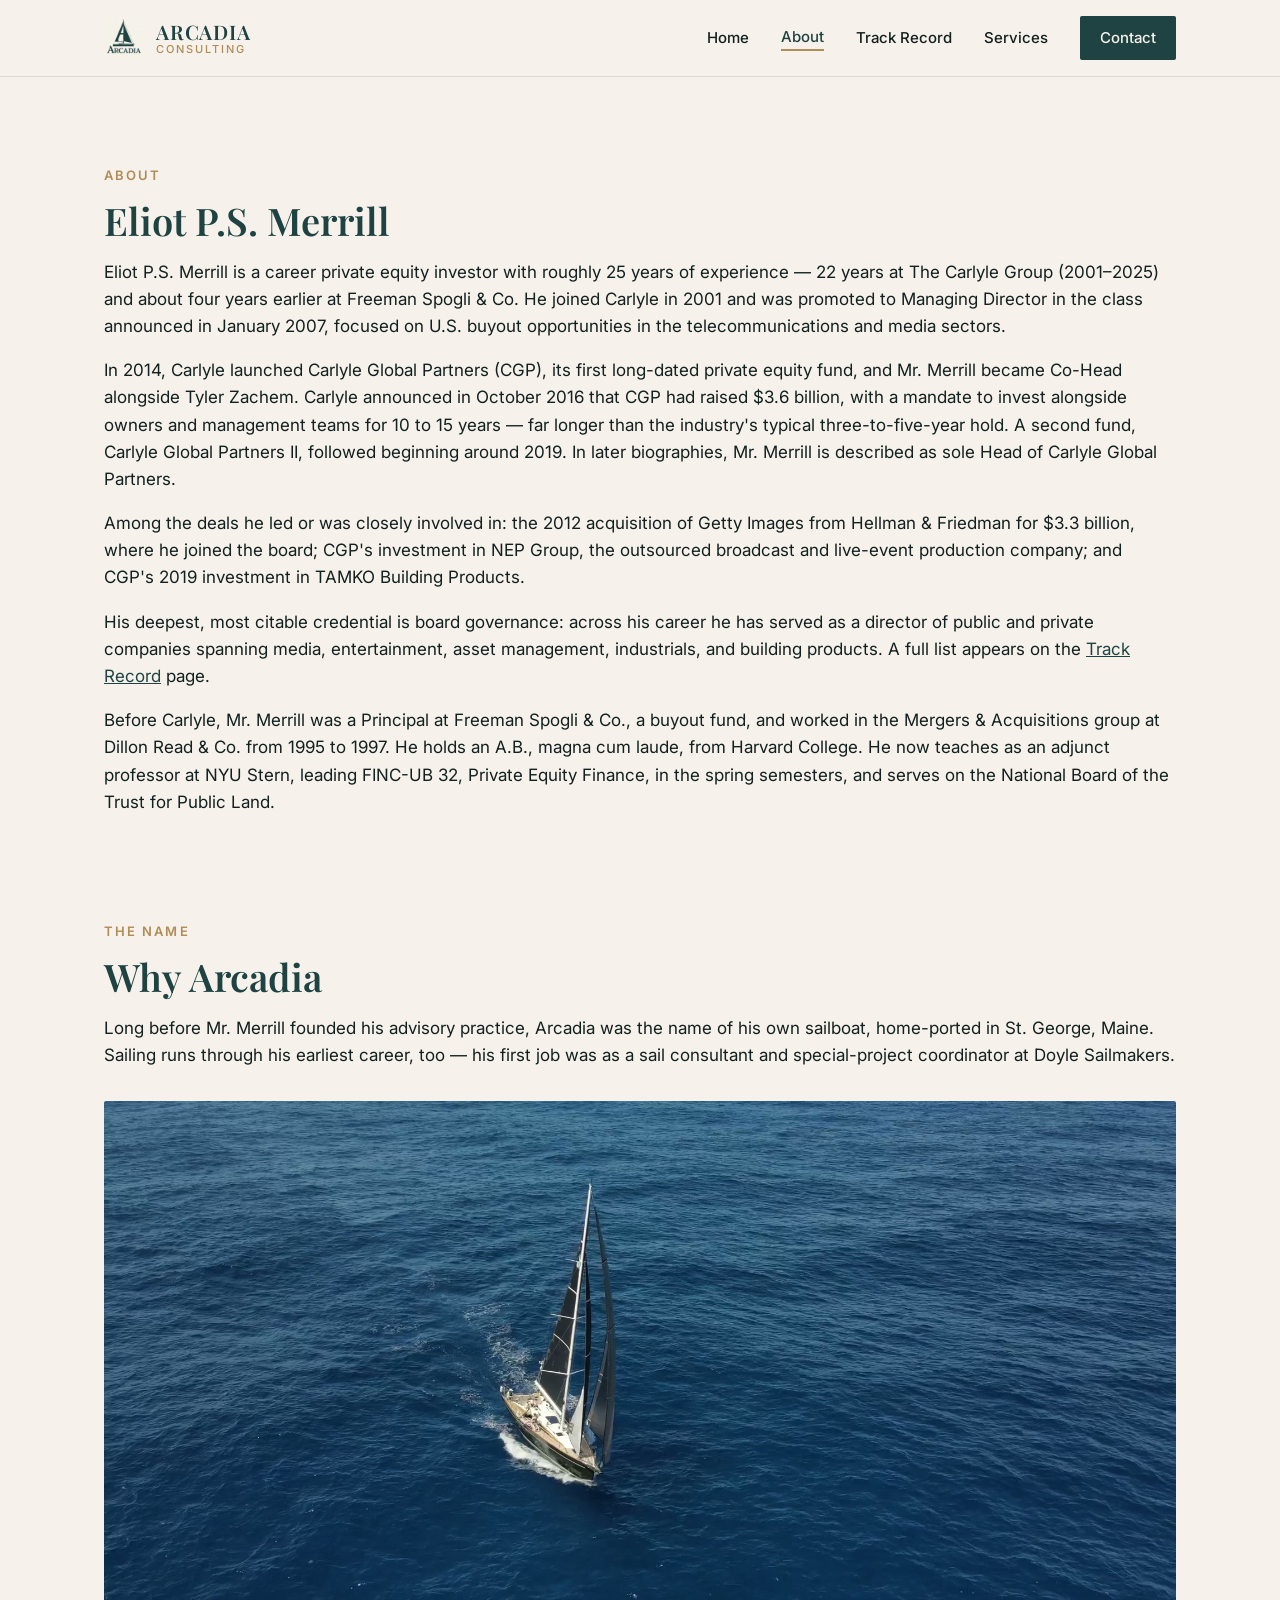
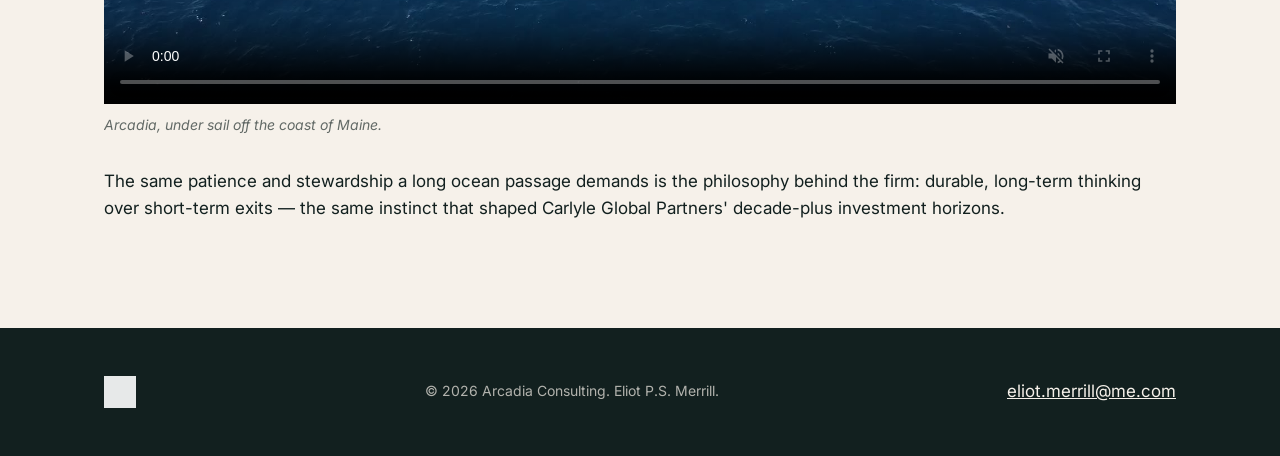
==== about.html @ d96523b1 "Add About page with Eliot Merrill's career narrative" ====
<!DOCTYPE html>
<html lang="en">
<head>
<meta charset="UTF-8">
<meta name="viewport" content="width=device-width, initial-scale=1.0">
<title>About Eliot P.S. Merrill — Arcadia Consulting</title>
<meta name="description" content="Eliot P.S. Merrill spent 22 years at The Carlyle Group, co-founding and leading Carlyle Global Partners, before founding Arcadia Consulting in 2024.">
<link rel="icon" href="assets/img/favicon.png">
<link rel="apple-touch-icon" href="assets/img/apple-touch-icon.png">
<link rel="preconnect" href="https://fonts.googleapis.com">
<link rel="preconnect" href="https://fonts.gstatic.com" crossorigin>
<link href="https://fonts.googleapis.com/css2?family=Playfair+Display:wght@500;600;700&family=Inter:wght@400;500;600&display=swap" rel="stylesheet">
<link rel="stylesheet" href="css/style.css">
</head>
<body>

<header class="site-header">
  <div class="container header-inner">
    <a href="index.html" class="brand">
      <img src="assets/img/logo.png" alt="Arcadia Consulting" class="brand-logo">
      <span class="brand-name">ARCADIA<span class="brand-sub">CONSULTING</span></span>
    </a>
    <button class="nav-toggle" id="navToggle" aria-label="Toggle navigation" aria-expanded="false" aria-controls="siteNav">
      <span></span><span></span><span></span>
    </button>
    <nav class="site-nav" id="siteNav">
      <a href="index.html">Home</a>
      <a href="about.html" aria-current="page">About</a>
      <a href="track-record.html">Track Record</a>
      <a href="services.html">Services</a>
      <a href="contact.html" class="nav-cta">Contact</a>
    </nav>
  </div>
</header>

<main>
  <section class="section">
    <div class="container">
      <span class="section-kicker">About</span>
      <h1 class="section-title">Eliot P.S. Merrill</h1>
      <p>Eliot P.S. Merrill is a career private equity investor with roughly 25 years of experience — 22 years at The Carlyle Group (2001–2025) and about four years earlier at Freeman Spogli &amp; Co. He joined Carlyle in 2001 and was promoted to Managing Director in the class announced in January 2007, focused on U.S. buyout opportunities in the telecommunications and media sectors.</p>
      <p>In 2014, Carlyle launched Carlyle Global Partners (CGP), its first long-dated private equity fund, and Mr. Merrill became Co-Head alongside Tyler Zachem. Carlyle announced in October 2016 that CGP had raised $3.6 billion, with a mandate to invest alongside owners and management teams for 10 to 15 years — far longer than the industry's typical three-to-five-year hold. A second fund, Carlyle Global Partners II, followed beginning around 2019. In later biographies, Mr. Merrill is described as sole Head of Carlyle Global Partners.</p>
      <p>Among the deals he led or was closely involved in: the 2012 acquisition of Getty Images from Hellman &amp; Friedman for $3.3 billion, where he joined the board; CGP's investment in NEP Group, the outsourced broadcast and live-event production company; and CGP's 2019 investment in TAMKO Building Products.</p>
      <p>His deepest, most citable credential is board governance: across his career he has served as a director of public and private companies spanning media, entertainment, asset management, industrials, and building products. A full list appears on the <a href="track-record.html">Track Record</a> page.</p>
      <p>Before Carlyle, Mr. Merrill was a Principal at Freeman Spogli &amp; Co., a buyout fund, and worked in the Mergers &amp; Acquisitions group at Dillon Read &amp; Co. from 1995 to 1997. He holds an A.B., magna cum laude, from Harvard College. He now teaches as an adjunct professor at NYU Stern, leading FINC-UB 32, Private Equity Finance, in the spring semesters, and serves on the National Board of the Trust for Public Land.</p>
    </div>
  </section>

  <section class="section" style="padding-top:0;">
    <div class="container">
      <span class="section-kicker">The Name</span>
      <h2 class="section-title">Why Arcadia</h2>
      <p>Long before Mr. Merrill founded his advisory practice, Arcadia was the name of his own sailboat, home-ported in St. George, Maine. Sailing runs through his earliest career, too — his first job was as a sail consultant and special-project coordinator at Doyle Sailmakers.</p>
      <figure class="about-media">
        <video controls muted playsinline poster="assets/img/hero-poster.jpg">
          <source src="assets/video/about-transom.mp4" type="video/mp4">
        </video>
        <figcaption>Arcadia, under sail off the coast of Maine.</figcaption>
      </figure>
      <p>The same patience and stewardship a long ocean passage demands is the philosophy behind the firm: durable, long-term thinking over short-term exits — the same instinct that shaped Carlyle Global Partners' decade-plus investment horizons.</p>
    </div>
  </section>
</main>

<footer class="site-footer">
  <div class="container footer-inner">
    <img src="assets/img/logo.png" alt="Arcadia Consulting" class="footer-logo">
    <p>&copy; 2026 Arcadia Consulting. Eliot P.S. Merrill.</p>
    <a href="mailto:eliot.merrill@me.com" class="footer-email">eliot.merrill@me.com</a>
  </div>
</footer>

<script src="js/main.js"></script>
</body>
</html>
---- css/style.css ----
/* ---- Design tokens ---- */
:root {
  --color-green: #1E4342;
  --color-ink: #12201F;
  --color-ivory: #F6F1EA;
  --color-brass: #B08D57;
  --font-display: 'Playfair Display', Georgia, serif;
  --font-body: 'Inter', -apple-system, BlinkMacSystemFont, sans-serif;
  --max-width: 1120px;
}

/* ---- Reset ---- */
*, *::before, *::after { box-sizing: border-box; }
html, body { margin: 0; padding: 0; }
body {
  background: var(--color-ivory);
  color: var(--color-ink);
  font-family: var(--font-body);
  font-size: 17px;
  line-height: 1.6;
  -webkit-font-smoothing: antialiased;
}
h1, h2, h3, h4 {
  font-family: var(--font-display);
  font-weight: 600;
  line-height: 1.2;
  color: var(--color-green);
  margin: 0 0 0.6em;
}
p { margin: 0 0 1em; }
a { color: var(--color-green); }
img { max-width: 100%; display: block; }
.sr-only {
  position: absolute; width: 1px; height: 1px;
  overflow: hidden; clip: rect(0,0,0,0); white-space: nowrap;
}

.container {
  max-width: var(--max-width);
  margin: 0 auto;
  padding: 0 24px;
}

/* ---- Buttons ---- */
.btn {
  display: inline-block;
  padding: 14px 32px;
  border-radius: 2px;
  font-family: var(--font-body);
  font-weight: 600;
  font-size: 15px;
  letter-spacing: 0.03em;
  text-decoration: none;
  text-transform: uppercase;
  transition: background-color 0.2s ease, color 0.2s ease;
}
.btn-primary {
  background: var(--color-brass);
  color: var(--color-ink);
}
.btn-primary:hover { background: #9c7a49; }

/* ---- Header / nav ---- */
.site-header {
  background: var(--color-ivory);
  border-bottom: 1px solid rgba(30,67,66,0.12);
  position: relative;
  z-index: 10;
}
.header-inner {
  display: flex;
  align-items: center;
  justify-content: space-between;
  padding-top: 16px;
  padding-bottom: 16px;
}
.brand {
  display: flex;
  align-items: center;
  gap: 12px;
  text-decoration: none;
}
.brand-logo { width: 40px; height: 40px; }
.brand-name {
  font-family: var(--font-display);
  font-weight: 600;
  font-size: 20px;
  letter-spacing: 0.04em;
  color: var(--color-green);
  line-height: 1.1;
}
.brand-sub {
  display: block;
  font-family: var(--font-body);
  font-weight: 500;
  font-size: 11px;
  letter-spacing: 0.18em;
  color: var(--color-brass);
}
.nav-toggle {
  display: none;
  flex-direction: column;
  justify-content: space-between;
  width: 26px;
  height: 18px;
  background: none;
  border: none;
  cursor: pointer;
  padding: 0;
}
.nav-toggle span {
  display: block;
  height: 2px;
  width: 100%;
  background: var(--color-green);
}
.site-nav {
  display: flex;
  align-items: center;
  gap: 32px;
}
.site-nav a {
  text-decoration: none;
  color: var(--color-ink);
  font-weight: 500;
  font-size: 15px;
}
.site-nav a[aria-current="page"] { color: var(--color-green); border-bottom: 2px solid var(--color-brass); }
.site-nav a.nav-cta {
  background: var(--color-green);
  color: var(--color-ivory);
  padding: 10px 20px;
  border-radius: 2px;
}

/* ---- Hero ---- */
.hero {
  position: relative;
  height: 92vh;
  min-height: 520px;
  display: flex;
  align-items: flex-end;
  overflow: hidden;
  background: var(--color-ink);
}
.hero-media {
  position: absolute;
  inset: 0;
}
.hero-video {
  width: 100%;
  height: 100%;
  object-fit: cover;
}
.hero-overlay {
  position: absolute;
  inset: 0;
  background: linear-gradient(180deg, rgba(18,32,31,0.15) 0%, rgba(18,32,31,0.85) 100%);
}
.hero-content {
  position: relative;
  z-index: 2;
  color: var(--color-ivory);
  padding-bottom: 96px;
}
.hero-content h1 {
  color: var(--color-ivory);
  font-size: clamp(32px, 5vw, 56px);
  max-width: 760px;
}
.hero-content p {
  max-width: 560px;
  font-size: 18px;
  color: rgba(246,241,234,0.88);
}

/* ---- Sections ---- */
.section { padding: 88px 0; }
.section-title {
  font-size: clamp(26px, 3.4vw, 38px);
  margin-bottom: 0.4em;
}
.section-kicker {
  text-transform: uppercase;
  letter-spacing: 0.16em;
  font-size: 13px;
  font-weight: 600;
  color: var(--color-brass);
  margin-bottom: 12px;
  display: block;
}

/* ---- Pillars (Home) ---- */
.pillars {
  display: grid;
  grid-template-columns: repeat(3, 1fr);
  gap: 40px;
}
.pillar h3 { font-size: 22px; }
.pillar-rule {
  width: 40px;
  height: 3px;
  background: var(--color-brass);
  margin-bottom: 20px;
  border: none;
}

/* ---- Services grid ---- */
.services-grid {
  display: grid;
  grid-template-columns: repeat(2, 1fr);
  gap: 32px;
}
.service-card {
  background: #fff;
  border: 1px solid rgba(30,67,66,0.12);
  padding: 36px;
}
.service-card h3 { font-size: 22px; }

/* ---- Track record table ---- */
.table-wrap { overflow-x: auto; }
.track-table {
  width: 100%;
  border-collapse: collapse;
  font-size: 15px;
}
.track-table th, .track-table td {
  text-align: left;
  padding: 14px 16px;
  border-bottom: 1px solid rgba(30,67,66,0.15);
  vertical-align: top;
}
.track-table th {
  font-family: var(--font-display);
  color: var(--color-green);
  font-weight: 600;
}

/* ---- About page media ---- */
.about-media {
  border-radius: 2px;
  overflow: hidden;
  margin: 32px 0;
}
.about-media video { width: 100%; height: auto; display: block; }
.about-media figcaption {
  font-size: 14px;
  color: rgba(18,32,31,0.65);
  margin-top: 10px;
  font-style: italic;
}

/* ---- Footer ---- */
.site-footer {
  background: var(--color-ink);
  color: var(--color-ivory);
  padding: 48px 0;
}
.footer-inner {
  display: flex;
  align-items: center;
  gap: 20px;
  flex-wrap: wrap;
  justify-content: space-between;
}
.footer-logo { width: 32px; height: 32px; filter: brightness(0) invert(1); opacity: 0.9; }
.footer-email {
  color: var(--color-ivory);
  text-decoration: underline;
}
.site-footer p { margin: 0; font-size: 14px; color: rgba(246,241,234,0.7); }

/* ---- Responsive ---- */
@media (max-width: 900px) {
  .pillars { grid-template-columns: 1fr; }
  .services-grid { grid-template-columns: 1fr; }
}

@media (max-width: 768px) {
  .nav-toggle { display: flex; }
  .site-nav {
    display: none;
    position: absolute;
    top: 100%;
    left: 0;
    right: 0;
    background: var(--color-ivory);
    flex-direction: column;
    align-items: flex-start;
    gap: 0;
    border-bottom: 1px solid rgba(30,67,66,0.12);
  }
  .site-nav.is-open { display: flex; }
  .site-nav a {
    width: 100%;
    padding: 16px 24px;
    border-top: 1px solid rgba(30,67,66,0.08);
  }
  .site-nav a.nav-cta { border-radius: 0; }
  .hero-content { padding-bottom: 56px; }
}

/* ---- Reduced motion ---- */
@media (prefers-reduced-motion: reduce) {
  .hero-video { display: none; }
}
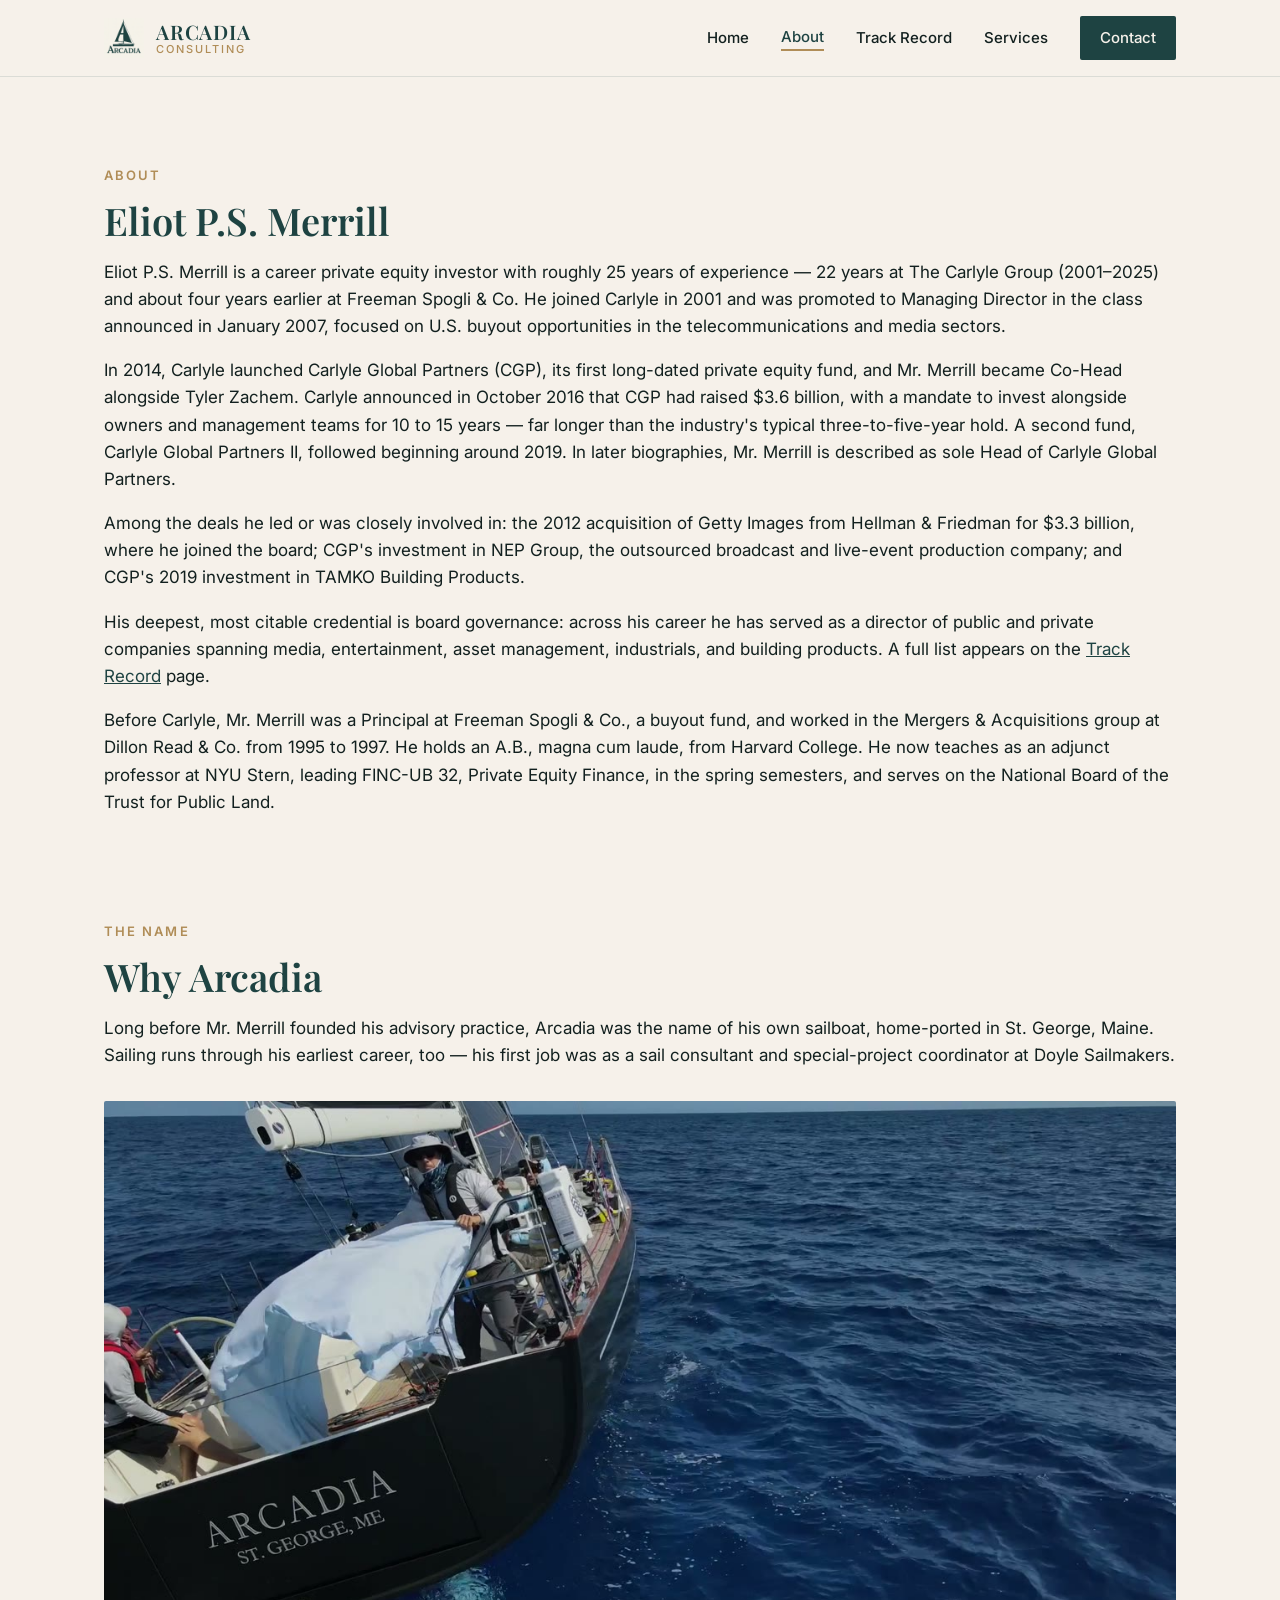
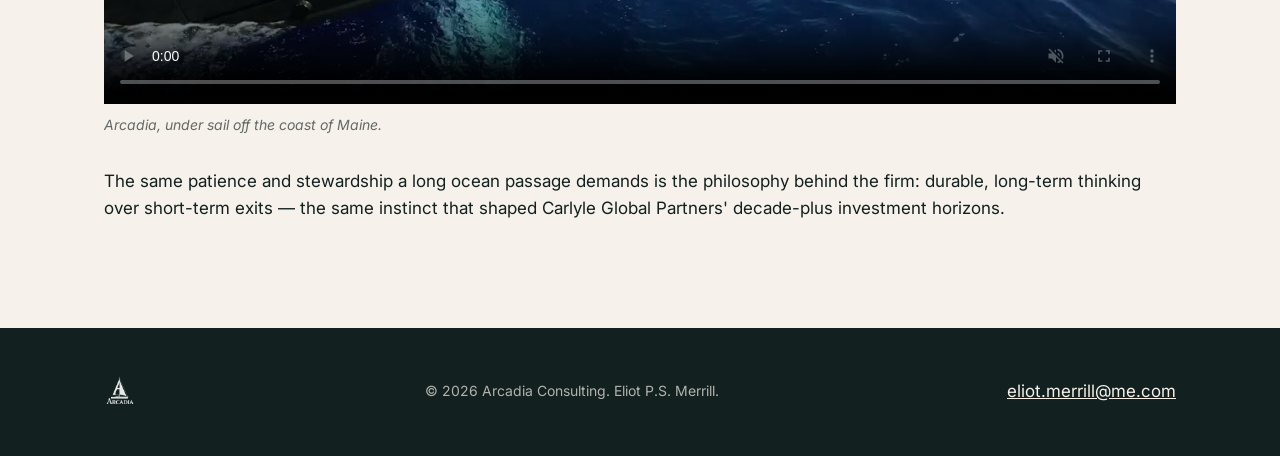
==== commit 99f3905f: "Fix footer logo transparency, dedicated About video poster, and active Contact button styling" ====
--- a/about.html
+++ b/about.html
@@ -52,7 +52,7 @@
       <h2 class="section-title">Why Arcadia</h2>
       <p>Long before Mr. Merrill founded his advisory practice, Arcadia was the name of his own sailboat, home-ported in St. George, Maine. Sailing runs through his earliest career, too — his first job was as a sail consultant and special-project coordinator at Doyle Sailmakers.</p>
       <figure class="about-media">
-        <video controls muted playsinline poster="assets/img/hero-poster.jpg">
+        <video controls muted playsinline poster="assets/img/about-poster.jpg">
           <source src="assets/video/about-transom.mp4" type="video/mp4">
         </video>
         <figcaption>Arcadia, under sail off the coast of Maine.</figcaption>
@@ -64,7 +64,7 @@
 
 <footer class="site-footer">
   <div class="container footer-inner">
-    <img src="assets/img/logo.png" alt="Arcadia Consulting" class="footer-logo">
+    <img src="assets/img/logo-transparent.png" alt="Arcadia Consulting" class="footer-logo">
     <p>&copy; 2026 Arcadia Consulting. Eliot P.S. Merrill.</p>
     <a href="mailto:eliot.merrill@me.com" class="footer-email">eliot.merrill@me.com</a>
   </div>
--- a/css/style.css
+++ b/css/style.css
@@ -131,6 +131,10 @@
   color: var(--color-ivory);
   padding: 10px 20px;
   border-radius: 2px;
+}
+.site-nav a.nav-cta[aria-current="page"] {
+  border-bottom: none;
+  box-shadow: inset 0 -2px 0 var(--color-brass);
 }
 
 /* ---- Hero ---- */
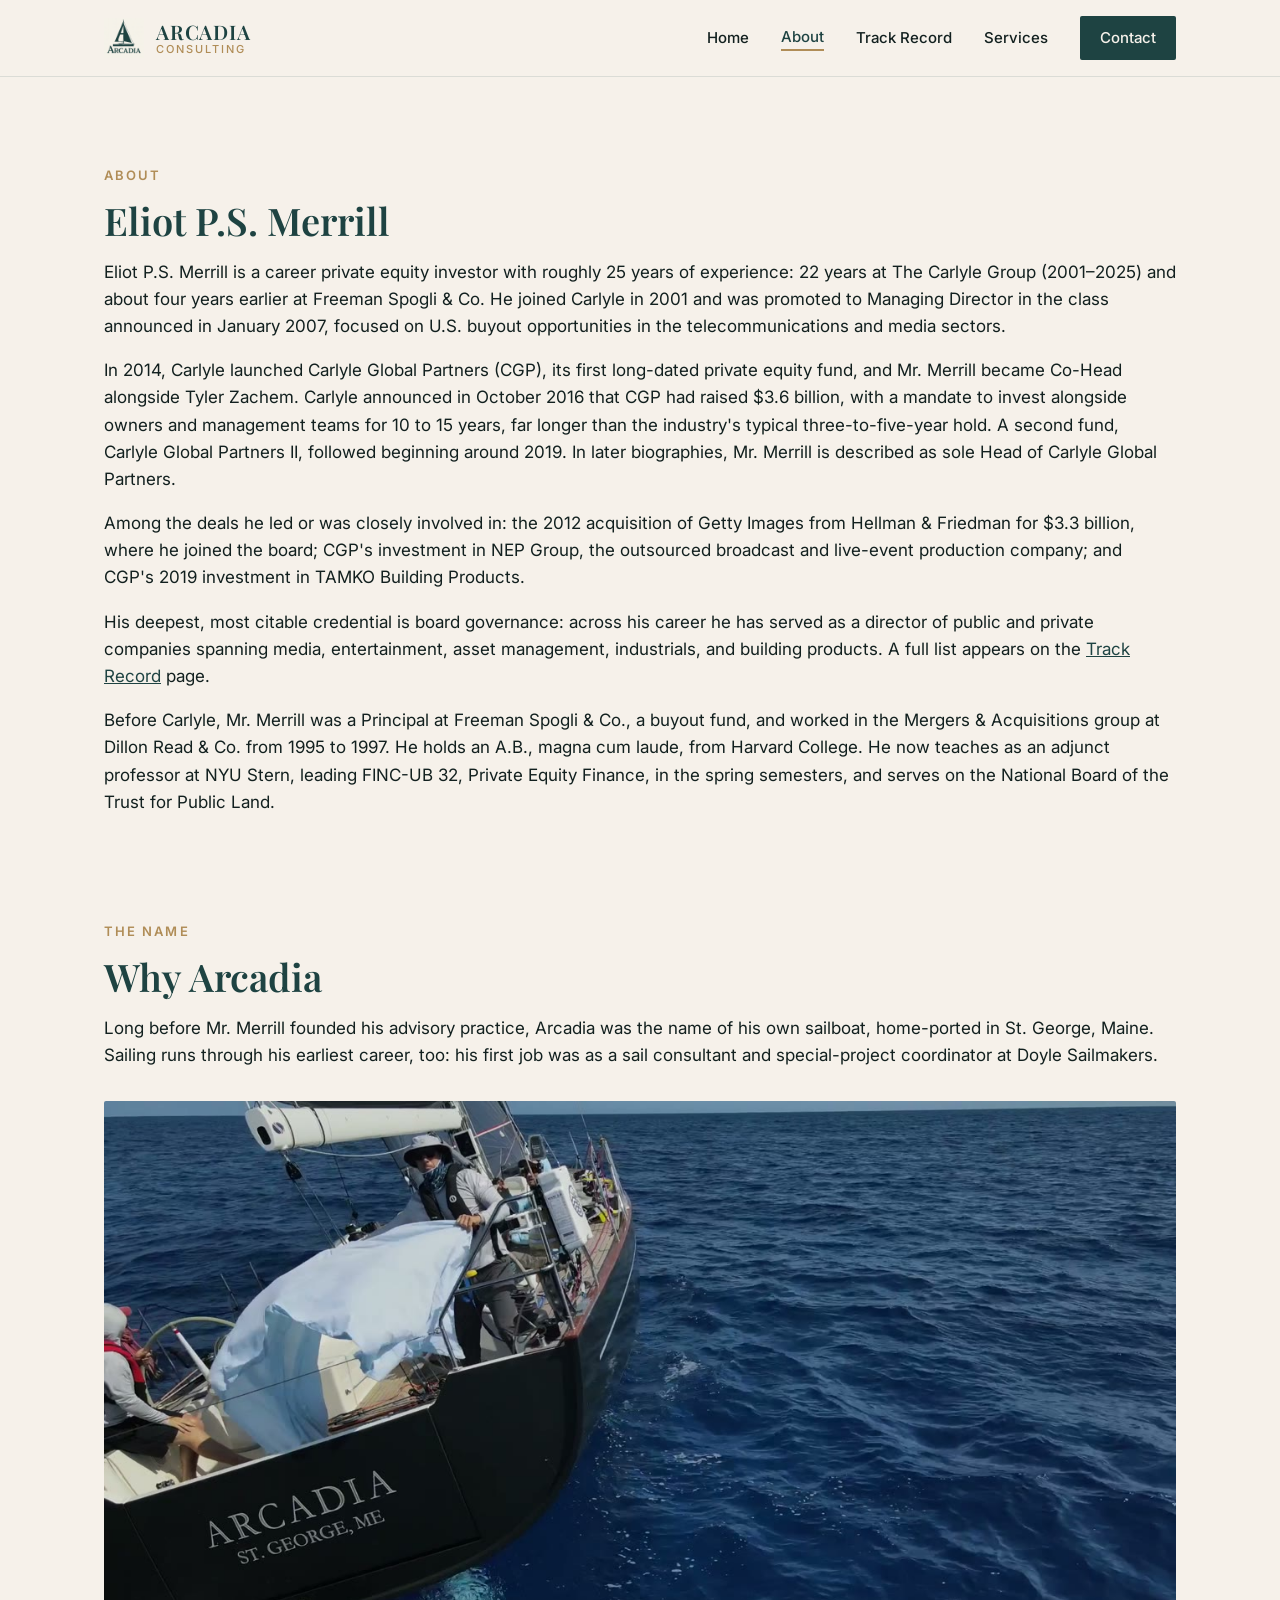
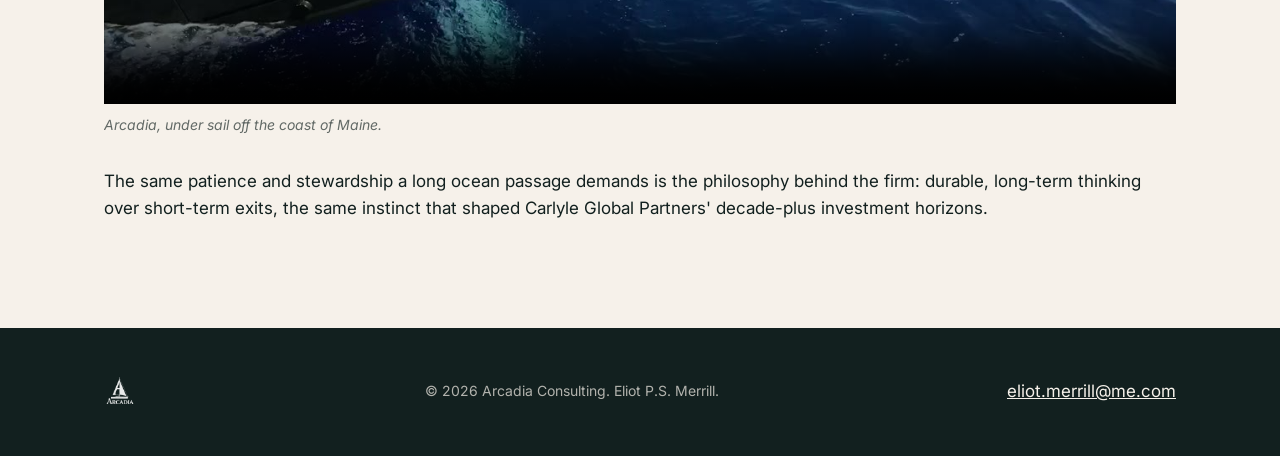
==== commit c4b84839: "Replace M&A with Board Advisory Services and remove all em dashes from copy" ====
--- a/about.html
+++ b/about.html
@@ -3,7 +3,7 @@
 <head>
 <meta charset="UTF-8">
 <meta name="viewport" content="width=device-width, initial-scale=1.0">
-<title>About Eliot P.S. Merrill — Arcadia Consulting</title>
+<title>About Eliot P.S. Merrill | Arcadia Consulting</title>
 <meta name="description" content="Eliot P.S. Merrill spent 22 years at The Carlyle Group, co-founding and leading Carlyle Global Partners, before founding Arcadia Consulting in 2024.">
 <link rel="icon" href="assets/img/favicon.png">
 <link rel="apple-touch-icon" href="assets/img/apple-touch-icon.png">
@@ -38,8 +38,8 @@
     <div class="container">
       <span class="section-kicker">About</span>
       <h1 class="section-title">Eliot P.S. Merrill</h1>
-      <p>Eliot P.S. Merrill is a career private equity investor with roughly 25 years of experience — 22 years at The Carlyle Group (2001–2025) and about four years earlier at Freeman Spogli &amp; Co. He joined Carlyle in 2001 and was promoted to Managing Director in the class announced in January 2007, focused on U.S. buyout opportunities in the telecommunications and media sectors.</p>
-      <p>In 2014, Carlyle launched Carlyle Global Partners (CGP), its first long-dated private equity fund, and Mr. Merrill became Co-Head alongside Tyler Zachem. Carlyle announced in October 2016 that CGP had raised $3.6 billion, with a mandate to invest alongside owners and management teams for 10 to 15 years — far longer than the industry's typical three-to-five-year hold. A second fund, Carlyle Global Partners II, followed beginning around 2019. In later biographies, Mr. Merrill is described as sole Head of Carlyle Global Partners.</p>
+      <p>Eliot P.S. Merrill is a career private equity investor with roughly 25 years of experience: 22 years at The Carlyle Group (2001–2025) and about four years earlier at Freeman Spogli &amp; Co. He joined Carlyle in 2001 and was promoted to Managing Director in the class announced in January 2007, focused on U.S. buyout opportunities in the telecommunications and media sectors.</p>
+      <p>In 2014, Carlyle launched Carlyle Global Partners (CGP), its first long-dated private equity fund, and Mr. Merrill became Co-Head alongside Tyler Zachem. Carlyle announced in October 2016 that CGP had raised $3.6 billion, with a mandate to invest alongside owners and management teams for 10 to 15 years, far longer than the industry's typical three-to-five-year hold. A second fund, Carlyle Global Partners II, followed beginning around 2019. In later biographies, Mr. Merrill is described as sole Head of Carlyle Global Partners.</p>
       <p>Among the deals he led or was closely involved in: the 2012 acquisition of Getty Images from Hellman &amp; Friedman for $3.3 billion, where he joined the board; CGP's investment in NEP Group, the outsourced broadcast and live-event production company; and CGP's 2019 investment in TAMKO Building Products.</p>
       <p>His deepest, most citable credential is board governance: across his career he has served as a director of public and private companies spanning media, entertainment, asset management, industrials, and building products. A full list appears on the <a href="track-record.html">Track Record</a> page.</p>
       <p>Before Carlyle, Mr. Merrill was a Principal at Freeman Spogli &amp; Co., a buyout fund, and worked in the Mergers &amp; Acquisitions group at Dillon Read &amp; Co. from 1995 to 1997. He holds an A.B., magna cum laude, from Harvard College. He now teaches as an adjunct professor at NYU Stern, leading FINC-UB 32, Private Equity Finance, in the spring semesters, and serves on the National Board of the Trust for Public Land.</p>
@@ -50,14 +50,14 @@
     <div class="container">
       <span class="section-kicker">The Name</span>
       <h2 class="section-title">Why Arcadia</h2>
-      <p>Long before Mr. Merrill founded his advisory practice, Arcadia was the name of his own sailboat, home-ported in St. George, Maine. Sailing runs through his earliest career, too — his first job was as a sail consultant and special-project coordinator at Doyle Sailmakers.</p>
+      <p>Long before Mr. Merrill founded his advisory practice, Arcadia was the name of his own sailboat, home-ported in St. George, Maine. Sailing runs through his earliest career, too: his first job was as a sail consultant and special-project coordinator at Doyle Sailmakers.</p>
       <figure class="about-media">
         <video controls muted playsinline poster="assets/img/about-poster.jpg">
           <source src="assets/video/about-transom.mp4" type="video/mp4">
         </video>
         <figcaption>Arcadia, under sail off the coast of Maine.</figcaption>
       </figure>
-      <p>The same patience and stewardship a long ocean passage demands is the philosophy behind the firm: durable, long-term thinking over short-term exits — the same instinct that shaped Carlyle Global Partners' decade-plus investment horizons.</p>
+      <p>The same patience and stewardship a long ocean passage demands is the philosophy behind the firm: durable, long-term thinking over short-term exits, the same instinct that shaped Carlyle Global Partners' decade-plus investment horizons.</p>
     </div>
   </section>
 </main>
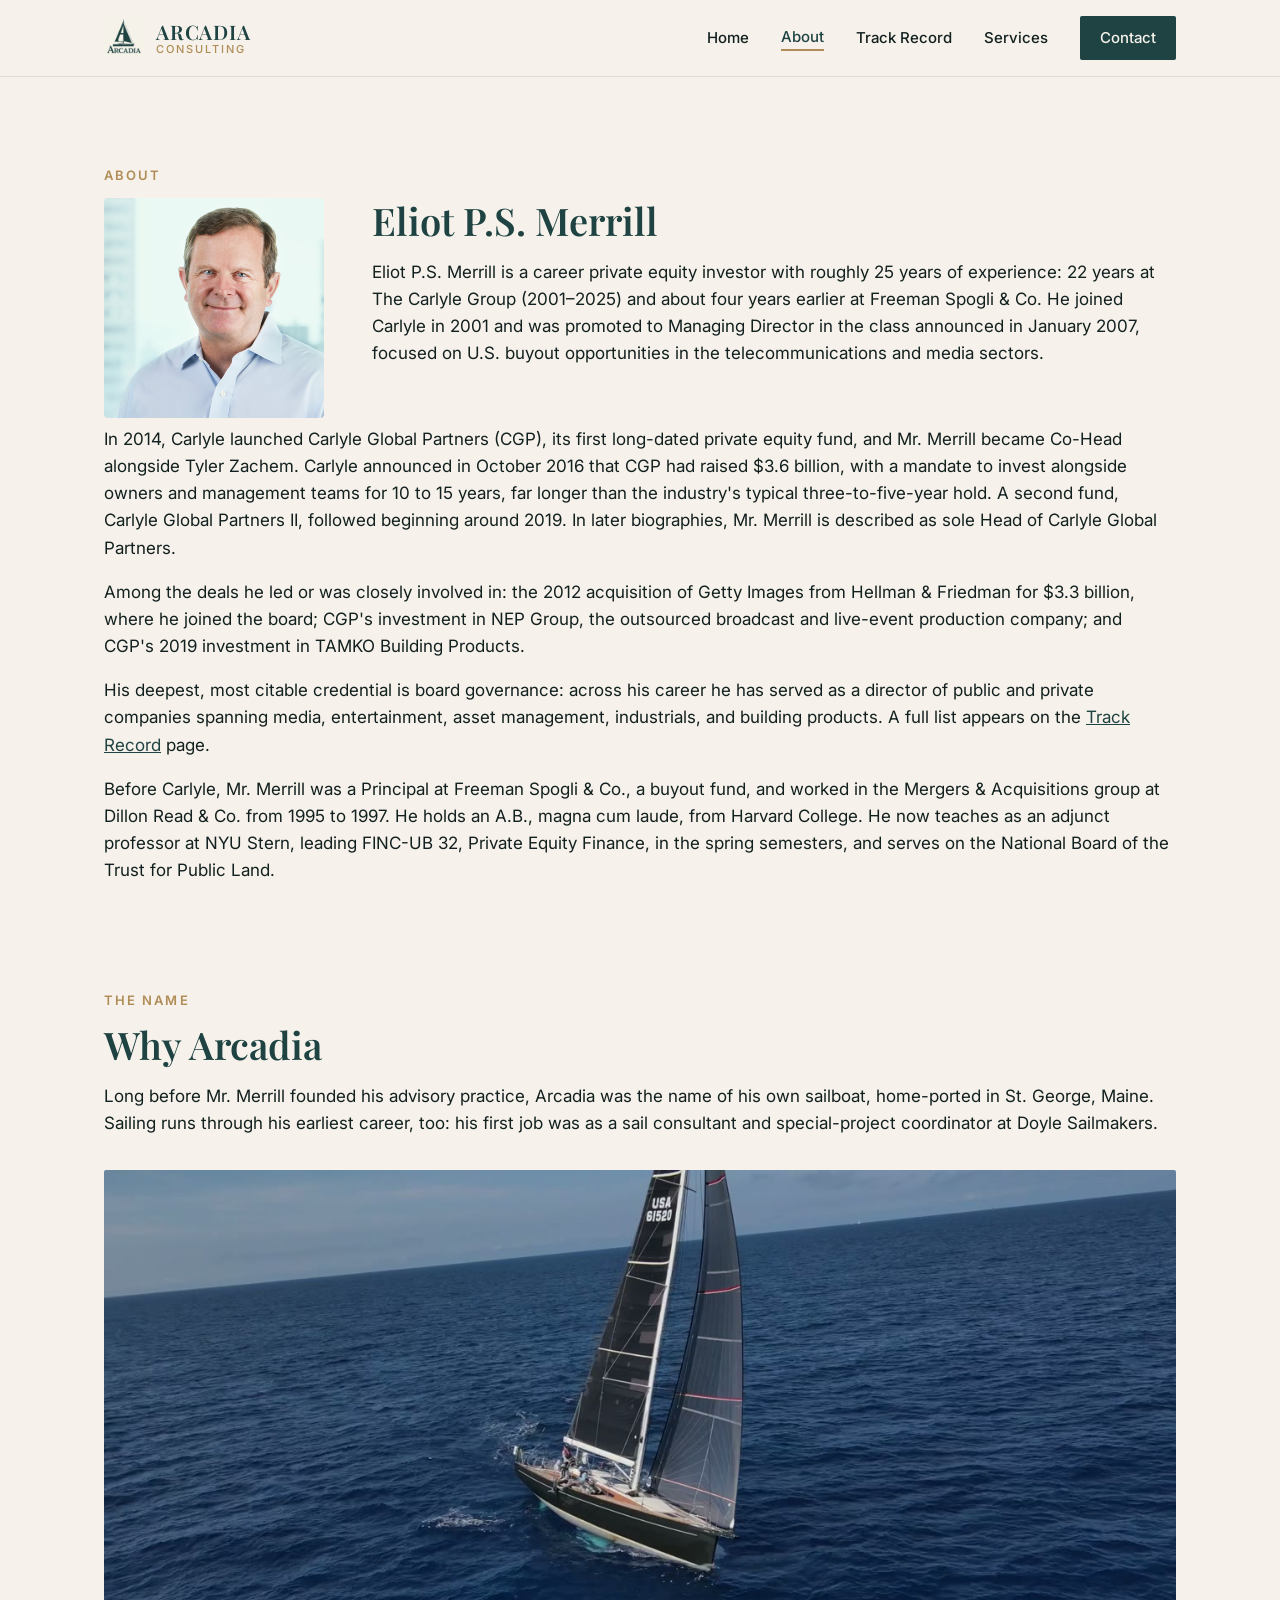
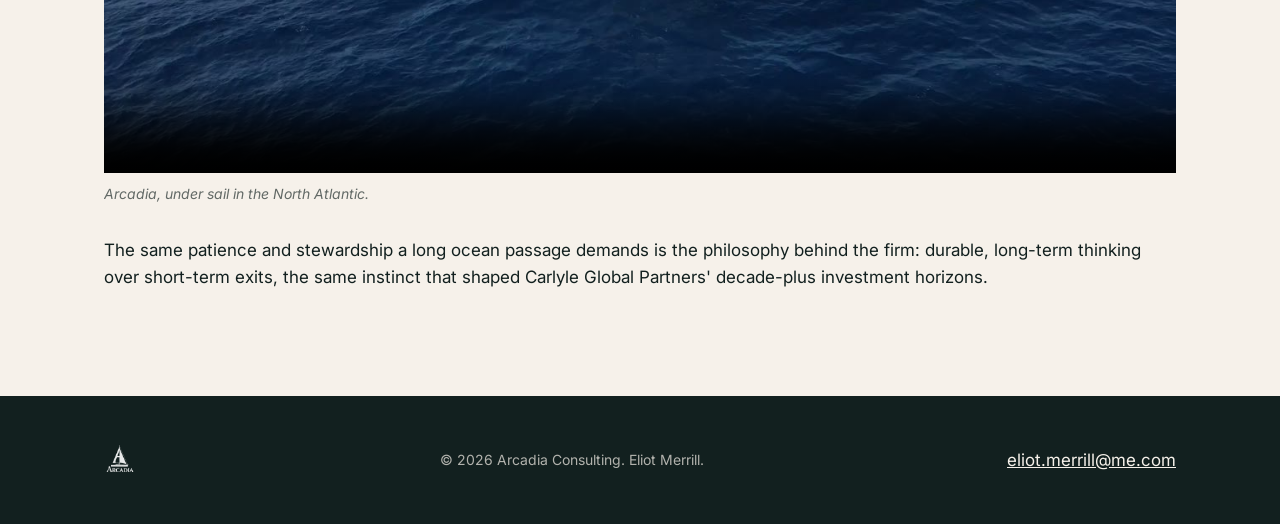
==== commit 44a7faad: "Add Eliot Merrill headshot to About page; keep Home page name simplification" ====
--- a/about.html
+++ b/about.html
@@ -37,8 +37,13 @@
   <section class="section">
     <div class="container">
       <span class="section-kicker">About</span>
-      <h1 class="section-title">Eliot P.S. Merrill</h1>
-      <p>Eliot P.S. Merrill is a career private equity investor with roughly 25 years of experience: 22 years at The Carlyle Group (2001–2025) and about four years earlier at Freeman Spogli &amp; Co. He joined Carlyle in 2001 and was promoted to Managing Director in the class announced in January 2007, focused on U.S. buyout opportunities in the telecommunications and media sectors.</p>
+      <div class="about-intro">
+        <img src="assets/img/eliot-merrill.jpg" alt="Eliot P.S. Merrill" class="about-photo">
+        <div class="about-intro-text">
+          <h1 class="section-title">Eliot P.S. Merrill</h1>
+          <p>Eliot P.S. Merrill is a career private equity investor with roughly 25 years of experience: 22 years at The Carlyle Group (2001–2025) and about four years earlier at Freeman Spogli &amp; Co. He joined Carlyle in 2001 and was promoted to Managing Director in the class announced in January 2007, focused on U.S. buyout opportunities in the telecommunications and media sectors.</p>
+        </div>
+      </div>
       <p>In 2014, Carlyle launched Carlyle Global Partners (CGP), its first long-dated private equity fund, and Mr. Merrill became Co-Head alongside Tyler Zachem. Carlyle announced in October 2016 that CGP had raised $3.6 billion, with a mandate to invest alongside owners and management teams for 10 to 15 years, far longer than the industry's typical three-to-five-year hold. A second fund, Carlyle Global Partners II, followed beginning around 2019. In later biographies, Mr. Merrill is described as sole Head of Carlyle Global Partners.</p>
       <p>Among the deals he led or was closely involved in: the 2012 acquisition of Getty Images from Hellman &amp; Friedman for $3.3 billion, where he joined the board; CGP's investment in NEP Group, the outsourced broadcast and live-event production company; and CGP's 2019 investment in TAMKO Building Products.</p>
       <p>His deepest, most citable credential is board governance: across his career he has served as a director of public and private companies spanning media, entertainment, asset management, industrials, and building products. A full list appears on the <a href="track-record.html">Track Record</a> page.</p>
@@ -55,7 +60,7 @@
         <video controls muted playsinline poster="assets/img/about-poster.jpg">
           <source src="assets/video/about-transom.mp4" type="video/mp4">
         </video>
-        <figcaption>Arcadia, under sail off the coast of Maine.</figcaption>
+        <figcaption>Arcadia, under sail in the North Atlantic.</figcaption>
       </figure>
       <p>The same patience and stewardship a long ocean passage demands is the philosophy behind the firm: durable, long-term thinking over short-term exits, the same instinct that shaped Carlyle Global Partners' decade-plus investment horizons.</p>
     </div>
@@ -65,7 +70,7 @@
 <footer class="site-footer">
   <div class="container footer-inner">
     <img src="assets/img/logo-transparent.png" alt="Arcadia Consulting" class="footer-logo">
-    <p>&copy; 2026 Arcadia Consulting. Eliot P.S. Merrill.</p>
+    <p>&copy; 2026 Arcadia Consulting. Eliot Merrill.</p>
     <a href="mailto:eliot.merrill@me.com" class="footer-email">eliot.merrill@me.com</a>
   </div>
 </footer>
--- a/css/style.css
+++ b/css/style.css
@@ -239,6 +239,26 @@
   font-family: var(--font-display);
   color: var(--color-green);
   font-weight: 600;
+}
+
+/* ---- About page intro (headshot + opening bio) ---- */
+.about-intro {
+  display: flex;
+  gap: 48px;
+  align-items: flex-start;
+  margin-bottom: 8px;
+}
+.about-intro-text { flex: 1; min-width: 0; }
+.about-photo {
+  width: 220px;
+  height: 220px;
+  object-fit: cover;
+  border-radius: 4px;
+  flex-shrink: 0;
+}
+@media (max-width: 768px) {
+  .about-intro { flex-direction: column; }
+  .about-photo { width: 160px; height: 160px; }
 }
 
 /* ---- About page media ---- */
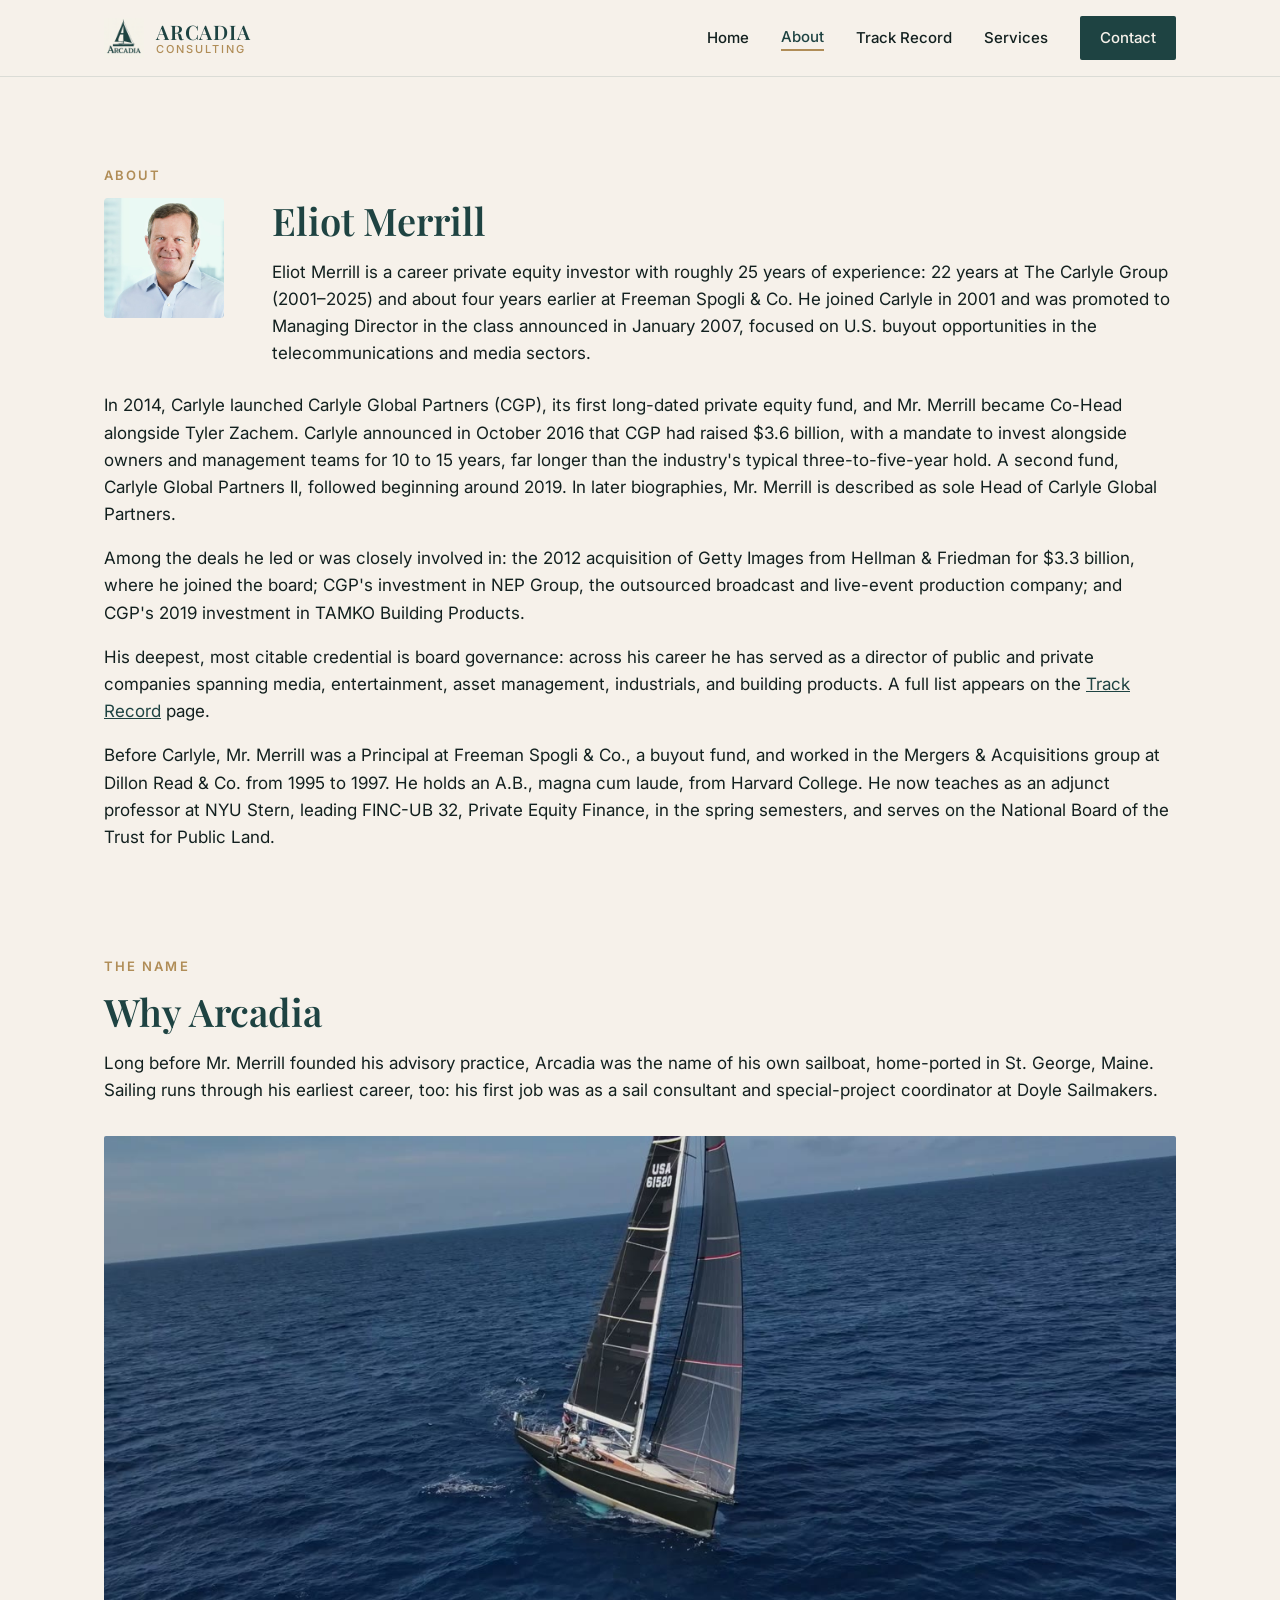
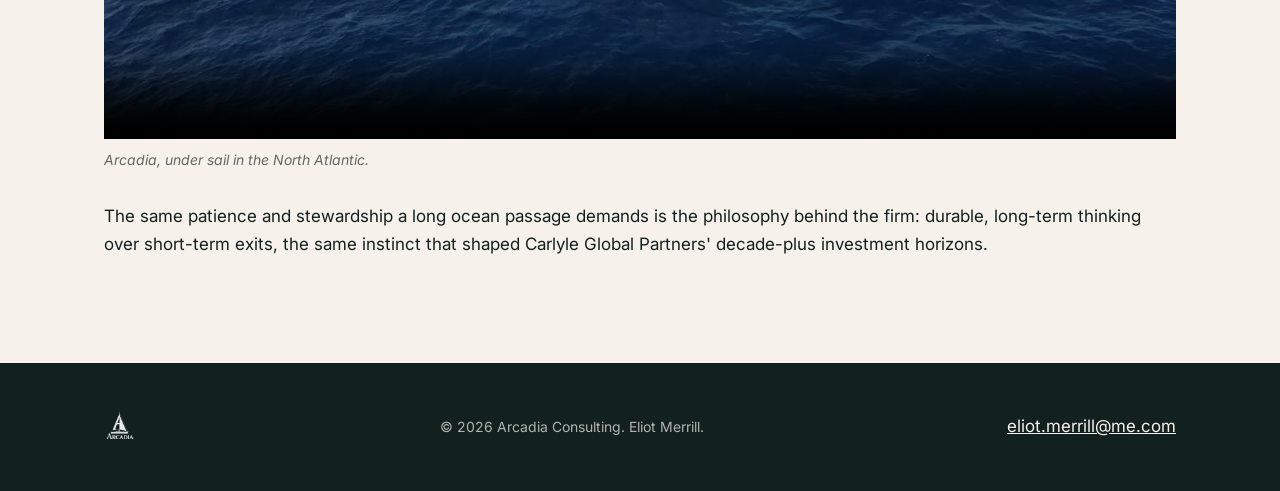
==== commit 4b2a28cd: "Remove P.S. from Eliot Merrill's name; fix mobile hero video autoplay" ====
--- a/about.html
+++ b/about.html
@@ -3,8 +3,8 @@
 <head>
 <meta charset="UTF-8">
 <meta name="viewport" content="width=device-width, initial-scale=1.0">
-<title>About Eliot P.S. Merrill | Arcadia Consulting</title>
-<meta name="description" content="Eliot P.S. Merrill spent 22 years at The Carlyle Group, co-founding and leading Carlyle Global Partners, before founding Arcadia Consulting in 2024.">
+<title>About Eliot Merrill | Arcadia Consulting</title>
+<meta name="description" content="Eliot Merrill spent 22 years at The Carlyle Group, co-founding and leading Carlyle Global Partners, before founding Arcadia Consulting in 2024.">
 <link rel="icon" href="assets/img/favicon.png">
 <link rel="apple-touch-icon" href="assets/img/apple-touch-icon.png">
 <link rel="preconnect" href="https://fonts.googleapis.com">
@@ -38,10 +38,10 @@
     <div class="container">
       <span class="section-kicker">About</span>
       <div class="about-intro">
-        <img src="assets/img/eliot-merrill.jpg" alt="Eliot P.S. Merrill" class="about-photo">
+        <img src="assets/img/eliot-merrill.jpg" alt="Eliot Merrill" class="about-photo">
         <div class="about-intro-text">
-          <h1 class="section-title">Eliot P.S. Merrill</h1>
-          <p>Eliot P.S. Merrill is a career private equity investor with roughly 25 years of experience: 22 years at The Carlyle Group (2001–2025) and about four years earlier at Freeman Spogli &amp; Co. He joined Carlyle in 2001 and was promoted to Managing Director in the class announced in January 2007, focused on U.S. buyout opportunities in the telecommunications and media sectors.</p>
+          <h1 class="section-title">Eliot Merrill</h1>
+          <p>Eliot Merrill is a career private equity investor with roughly 25 years of experience: 22 years at The Carlyle Group (2001–2025) and about four years earlier at Freeman Spogli &amp; Co. He joined Carlyle in 2001 and was promoted to Managing Director in the class announced in January 2007, focused on U.S. buyout opportunities in the telecommunications and media sectors.</p>
         </div>
       </div>
       <p>In 2014, Carlyle launched Carlyle Global Partners (CGP), its first long-dated private equity fund, and Mr. Merrill became Co-Head alongside Tyler Zachem. Carlyle announced in October 2016 that CGP had raised $3.6 billion, with a mandate to invest alongside owners and management teams for 10 to 15 years, far longer than the industry's typical three-to-five-year hold. A second fund, Carlyle Global Partners II, followed beginning around 2019. In later biographies, Mr. Merrill is described as sole Head of Carlyle Global Partners.</p>
--- a/css/style.css
+++ b/css/style.css
@@ -250,15 +250,15 @@
 }
 .about-intro-text { flex: 1; min-width: 0; }
 .about-photo {
-  width: 220px;
-  height: 220px;
+  width: 120px;
+  height: 120px;
   object-fit: cover;
   border-radius: 4px;
   flex-shrink: 0;
 }
 @media (max-width: 768px) {
   .about-intro { flex-direction: column; }
-  .about-photo { width: 160px; height: 160px; }
+  .about-photo { width: 100px; height: 100px; }
 }
 
 /* ---- About page media ---- */
